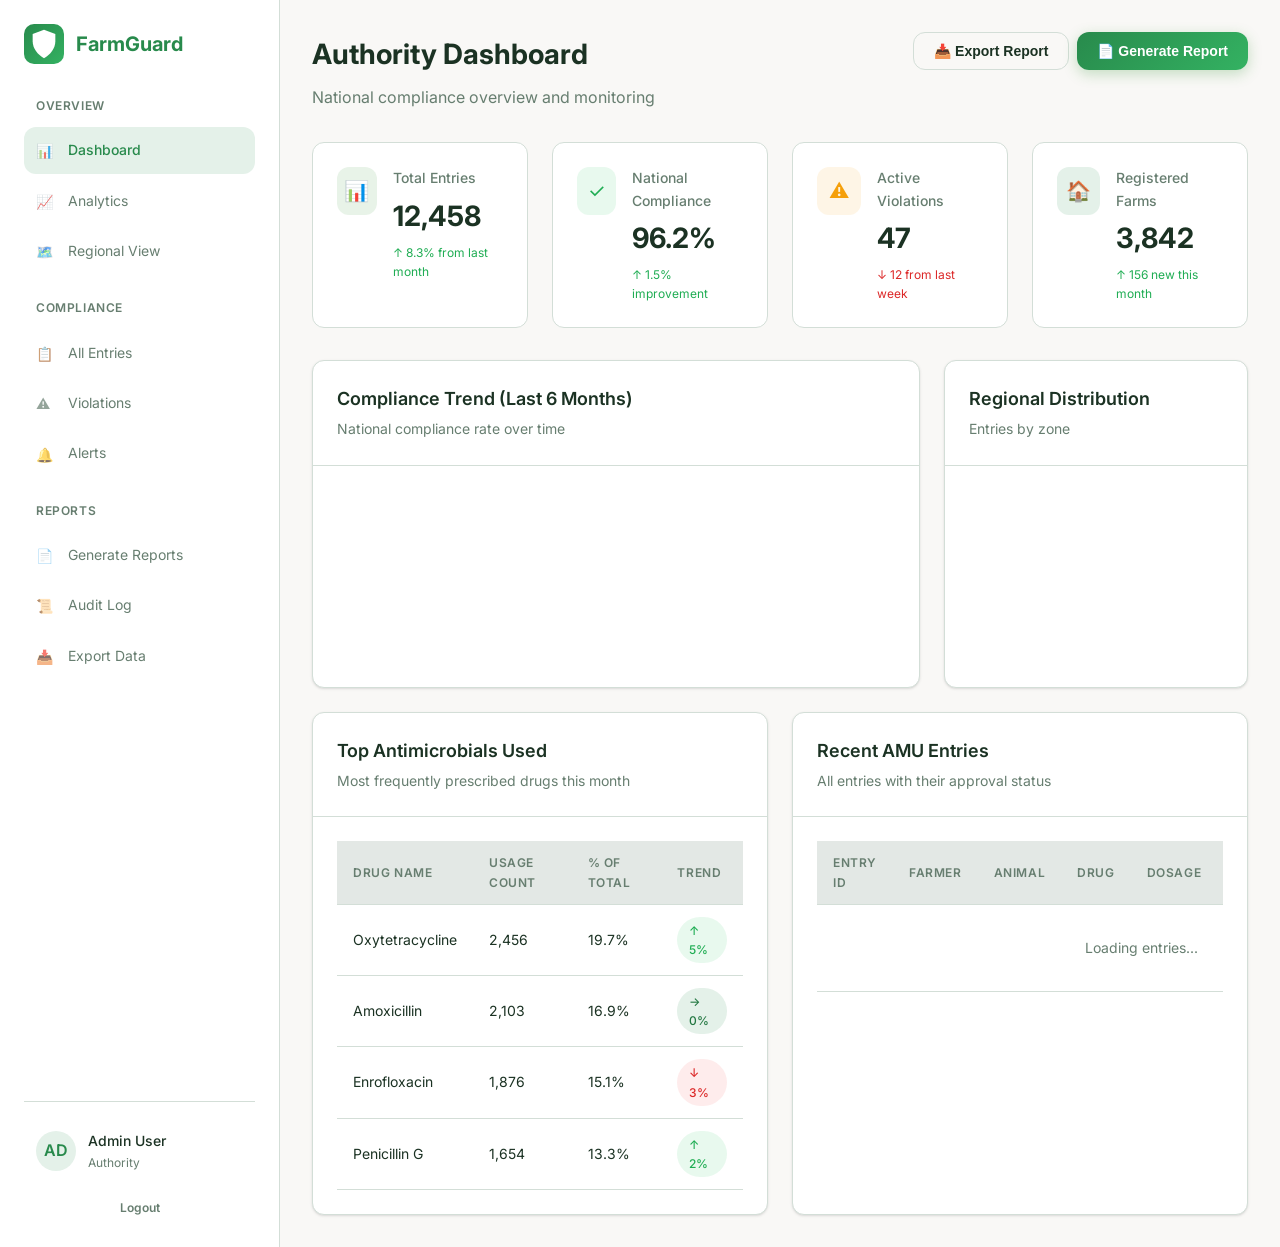
==== authority-dashboard.html @ 8f9a7e8b "Initial commit" ====
<!DOCTYPE html>
<html lang="en">
<head>
  <meta charset="UTF-8">
  <meta name="viewport" content="width=device-width, initial-scale=1.0">
  <title>Authority Dashboard - FarmGuard</title>
  <link rel="stylesheet" href="styles.css">
</head>
<body>
  <div class="dashboard">
    <!-- Sidebar -->
    <aside class="sidebar">
      <div class="sidebar-header">
        <a href="index.html" class="logo">
          <!--<div class="logo-icon">🌾</div>-->
          <div class="logo-icon">
            <svg width="34" height="34" viewBox="0 0 24 24" fill="white" xmlns="http://www.w3.org/2000/svg">
              <path d="M12 2L4 5V10C4 15 7.5 19.5 12 22C16.5 19.5 20 15 20 10V5L12 2Z"/>
            </svg>
          </div>
          <span>FarmGuard</span>
        </a>
      </div>
      
      <nav class="sidebar-nav">
        <div class="sidebar-section">
          <div class="sidebar-section-title">Overview</div>
          <a href="authority-dashboard.html" class="sidebar-link active">
            <span class="icon">📊</span> Dashboard
          </a>
          <a href="analytics.html" class="sidebar-link">
            <span class="icon">📈</span> Analytics
          </a>
          <a href="#" class="sidebar-link">
            <span class="icon">🗺️</span> Regional View
          </a>
        </div>
        
        <div class="sidebar-section">
          <div class="sidebar-section-title">Compliance</div>
          <a href="#" class="sidebar-link">
            <span class="icon">📋</span> All Entries
          </a>
          <a href="#" class="sidebar-link">
            <span class="icon">⚠️</span> Violations
          </a>
          <a href="alerts.html" class="sidebar-link">
            <span class="icon">🔔</span> Alerts
          </a>
        </div>
        
        <div class="sidebar-section">
          <div class="sidebar-section-title">Reports</div>
          <a href="#" class="sidebar-link">
            <span class="icon">📄</span> Generate Reports
          </a>
          <a href="audit-log.html" class="sidebar-link">
            <span class="icon">📜</span> Audit Log
          </a>
          <a href="#" class="sidebar-link">
            <span class="icon">📥</span> Export Data
          </a>
        </div>
      </nav>
      
      <div class="sidebar-footer">
        <div class="user-info">
          <div class="user-avatar">AD</div>
          <div class="user-details">
            <div class="user-name">Admin User</div>
            <div class="user-role">Authority</div>
          </div>
        </div>
        <a href="/logout" class="btn btn-ghost btn-sm" style="width: 100%; margin-top: 0.5rem;">
          Logout
        </a>
      </div>
    </aside>

    <!-- Main Content -->
    <main class="main-content">
      <div class="page-header" style="display: flex; justify-content: space-between; align-items: start;">
        <div>
          <h1>Authority Dashboard</h1>
          <p>National compliance overview and monitoring</p>
        </div>
        <div style="display: flex; gap: 0.5rem;">
          <button class="btn btn-outline" id="exportReportBtn">📥 Export Report</button>
          <button class="btn btn-primary" id="generateReportBtn">📄 Generate Report</button>
        </div>
      </div>

      <!-- Stats -->
      <div class="stats-row">
        <div class="stat-card">
          <div class="stat-icon primary">📊</div>
          <div class="stat-info">
            <h3>Total Entries</h3>
            <div class="value">12,458</div>
            <div class="trend up">↑ 8.3% from last month</div>
          </div>
        </div>
        <div class="stat-card">
          <div class="stat-icon success">✓</div>
          <div class="stat-info">
            <h3>National Compliance</h3>
            <div class="value">96.2%</div>
            <div class="trend up">↑ 1.5% improvement</div>
          </div>
        </div>
        <div class="stat-card">
          <div class="stat-icon warning">⚠️</div>
          <div class="stat-info">
            <h3>Active Violations</h3>
            <div class="value">47</div>
            <div class="trend down">↓ 12 from last week</div>
          </div>
        </div>
        <div class="stat-card">
          <div class="stat-icon accent">🏠</div>
          <div class="stat-info">
            <h3>Registered Farms</h3>
            <div class="value">3,842</div>
            <div class="trend up">↑ 156 new this month</div>
          </div>
        </div>
      </div>

      <!-- Charts Row -->
      <div style="display: grid; grid-template-columns: 2fr 1fr; gap: 1.5rem; margin-bottom: 1.5rem;">
        <!-- Compliance Trend Chart -->
        <div class="card">
          <div class="card-header">
            <div>
              <h3 class="card-title">Compliance Trend (Last 6 Months)</h3>
              <p class="card-description">National compliance rate over time</p>
            </div>
          </div>
          <div class="card-content">
            <canvas id="complianceTrendChart" style="max-height: 300px;"></canvas>
            <div id="complianceTrendLegend" style="margin-top: 1rem; display: flex; justify-content: space-around; flex-wrap: wrap; gap: 0.5rem; font-size: 0.875rem;"></div>
          </div>
        </div>

        <!-- Regional Distribution -->
        <div class="card">
          <div class="card-header">
            <div>
              <h3 class="card-title">Regional Distribution</h3>
              <p class="card-description">Entries by zone</p>
            </div>
          </div>
          <div class="card-content">
            <canvas id="regionalChart" style="max-height: 200px;"></canvas>
            <div id="regionalDistributionList" style="margin-top: 1rem;"></div>
          </div>
        </div>
      </div>

      <!-- Bottom Section -->
      <div style="display: grid; grid-template-columns: 1fr 1fr; gap: 1.5rem;">
        <!-- Top Antimicrobials -->
        <div class="card">
          <div class="card-header">
            <div>
              <h3 class="card-title">Top Antimicrobials Used</h3>
              <p class="card-description">Most frequently prescribed drugs this month</p>
            </div>
          </div>
          <div class="card-content">
            <div class="table-container">
              <table>
                <thead>
                  <tr>
                    <th>Drug Name</th>
                    <th>Usage Count</th>
                    <th>% of Total</th>
                    <th>Trend</th>
                  </tr>
                </thead>
                <tbody>
                  <tr>
                    <td>Oxytetracycline</td>
                    <td>2,456</td>
                    <td>19.7%</td>
                    <td><span class="badge badge-success">↑ 5%</span></td>
                  </tr>
                  <tr>
                    <td>Amoxicillin</td>
                    <td>2,103</td>
                    <td>16.9%</td>
                    <td><span class="badge badge-info">→ 0%</span></td>
                  </tr>
                  <tr>
                    <td>Enrofloxacin</td>
                    <td>1,876</td>
                    <td>15.1%</td>
                    <td><span class="badge badge-danger">↓ 3%</span></td>
                  </tr>
                  <tr>
                    <td>Penicillin G</td>
                    <td>1,654</td>
                    <td>13.3%</td>
                    <td><span class="badge badge-success">↑ 2%</span></td>
                  </tr>
                </tbody>
              </table>
            </div>
          </div>
        </div>

        <!-- Recent Entries -->
        <div class="card">
          <div class="card-header">
            <div>
              <h3 class="card-title">Recent AMU Entries</h3>
              <p class="card-description">All entries with their approval status</p>
            </div>
          </div>
          <div class="card-content">
            <div class="table-container">
              <table>
                <thead>
                  <tr>
                    <th>Entry ID</th>
                    <th>Farmer</th>
                    <th>Animal</th>
                    <th>Drug</th>
                    <th>Dosage</th>
                    <th>Status</th>
                    <th>Reviewed By</th>
                    <th>Date</th>
                  </tr>
                </thead>
                <tbody id="recentEntriesTable">
                  <tr>
                    <td colspan="8" style="text-align: center; padding: 2rem; color: var(--muted-foreground);">Loading entries...</td>
                  </tr>
                </tbody>
              </table>
            </div>
          </div>
        </div>
      </div>
    </main>
  </div>
  <script>
    // Add these functions to authority-dashboard.html script

async function updateTopAntimicrobials(drugAnalytics) {
  const tableBody = document.querySelector('.table-container tbody');
  if (tableBody) {
    tableBody.innerHTML = '';
    
    drugAnalytics.slice(0, 4).forEach((drug, index) => {
      const row = document.createElement('tr');
      
      // Determine trend (simple logic - you can enhance this)
      const trends = ['↑ 5%', '→ 0%', '↓ 3%', '↑ 2%'];
      const trendColors = ['badge-success', 'badge-info', 'badge-danger', 'badge-success'];
      const trendText = trends[index % trends.length];
      const trendClass = trendColors[index % trendColors.length];
      
      row.innerHTML = `
        <td>${drug.drug_name}</td>
        <td>${drug.usage_count}</td>
        <td>${drug.percentage.toFixed(1)}%</td>
        <td><span class="badge ${trendClass}">${trendText}</span></td>
      `;
      tableBody.appendChild(row);
    });
  }
}

// Update the loadDashboardData function in authority-dashboard.html
// Replace the existing loadDashboardData function with this enhanced version:

async function loadDashboardData() {
  try {
    const response = await fetch('/api/authority/dashboard', {
      credentials: 'include'
    });
    
    if (response.status === 401) {
      window.location.href = '/login';
      return;
    }
    
    const data = await response.json();
    window.authorityDashboardData = data;
    
    // Update user info
    if (data.user) {
      document.querySelector('.user-name').textContent = data.user.name;
      const userInitials = data.user.name.split(' ').map(n => n[0]).join('').toUpperCase();
      document.querySelector('.user-avatar').textContent = userInitials;
    }
    
    // Update stats
    if (data.stats) {
      document.querySelectorAll('.stat-card')[0].querySelector('.value').textContent = data.stats.total_entries || 0;
      document.querySelectorAll('.stat-card')[1].querySelector('.value').textContent = (data.stats.compliance_rate || 0) + '%';
      document.querySelectorAll('.stat-card')[2].querySelector('.value').textContent = data.stats.violations || 0;
      document.querySelectorAll('.stat-card')[3].querySelector('.value').textContent = data.stats.farms || 0;
      
      // Update trend indicators
      const trendElements = document.querySelectorAll('.trend');
      if (trendElements.length >= 1 && data.stats.entries_trend) {
        trendElements[0].textContent = data.stats.entries_trend;
      }
      if (trendElements.length >= 2 && data.stats.compliance_trend) {
        trendElements[1].textContent = data.stats.compliance_trend;
      }
      if (trendElements.length >= 3 && data.stats.violations_trend) {
        trendElements[2].textContent = data.stats.violations_trend;
      }
      if (trendElements.length >= 4 && data.stats.farms_trend) {
        trendElements[3].textContent = data.stats.farms_trend;
      }
    }
    
    // Update Top Antimicrobials table
    if (data.drug_analytics && data.drug_analytics.length > 0) {
      updateTopAntimicrobials(data.drug_analytics);
    }
    
    // Update Compliance Trend Chart
    if (data.compliance_trend && data.compliance_trend.length > 0) {
      drawComplianceTrendChart(data.compliance_trend);
    }
    
    // Update Regional Distribution Chart
    if (data.regional_distribution && data.regional_distribution.length > 0) {
      drawRegionalChart(data.regional_distribution);
    }
    
    // Update Recent Entries table
    if (data.recent_entries && data.recent_entries.length > 0) {
      const tbody = document.getElementById('recentEntriesTable');
      if (tbody) {
        tbody.innerHTML = '';
        data.recent_entries.forEach(entry => {
          const row = document.createElement('tr');
          const statusClass = entry.status === 'approved' ? 'badge-success' : 
                             entry.status === 'pending' ? 'badge-warning' : 'badge-danger';
          const statusText = entry.status.charAt(0).toUpperCase() + entry.status.slice(1);
          const reviewedBy = entry.vet_name || 'Pending';
          const date = entry.reviewed_at ? new Date(entry.reviewed_at).toLocaleDateString() : 
                      entry.created_at ? new Date(entry.created_at).toLocaleDateString() : 'N/A';
          
          row.innerHTML = `
            <td>${entry.entry_id}</td>
            <td>${entry.farmer_name}</td>
            <td>${entry.animal_tag}</td>
            <td>${entry.drug_name}</td>
            <td>${entry.dosage} ${entry.unit}</td>
            <td><span class="badge ${statusClass}">${statusText}</span></td>
            <td>${reviewedBy}</td>
            <td>${date}</td>
          `;
          tbody.appendChild(row);
        });
      }
    } else {
      const tbody = document.getElementById('recentEntriesTable');
      if (tbody) {
        tbody.innerHTML = '<tr><td colspan="8" style="text-align: center; padding: 2rem; color: var(--muted-foreground);">No entries found.</td></tr>';
      }
    }
  } catch (error) {
    console.error('Error loading dashboard:', error);
  }
}

// Draw Compliance Trend Chart
function drawComplianceTrendChart(trendData) {
  const canvas = document.getElementById('complianceTrendChart');
  if (!canvas) return;
  
  const ctx = canvas.getContext('2d');
  const width = canvas.parentElement.clientWidth - 40;
  const height = 250;
  canvas.width = width;
  canvas.height = height;
  
  const padding = { top: 20, right: 20, bottom: 40, left: 50 };
  const chartWidth = width - padding.left - padding.right;
  const chartHeight = height - padding.top - padding.bottom;
  
  // Clear canvas
  ctx.clearRect(0, 0, width, height);
  
  // Find min and max values
  const values = trendData.map(d => d.compliance_rate);
  const minValue = Math.min(...values, 0);
  const maxValue = Math.max(...values, 100);
  const range = maxValue - minValue || 100;
  
  // Draw grid lines
  ctx.strokeStyle = '#e5e7eb';
  ctx.lineWidth = 1;
  for (let i = 0; i <= 5; i++) {
    const y = padding.top + (chartHeight / 5) * i;
    ctx.beginPath();
    ctx.moveTo(padding.left, y);
    ctx.lineTo(width - padding.right, y);
    ctx.stroke();
    
    // Y-axis labels
    const value = maxValue - (range / 5) * i;
    ctx.fillStyle = '#6b7280';
    ctx.font = '12px sans-serif';
    ctx.textAlign = 'right';
    ctx.fillText(value.toFixed(0) + '%', padding.left - 10, y + 4);
  }
  
  // Draw line
  ctx.strokeStyle = '#3b82f6';
  ctx.lineWidth = 3;
  ctx.beginPath();
  
  trendData.forEach((point, index) => {
    const x = padding.left + (chartWidth / (trendData.length - 1)) * index;
    const y = padding.top + chartHeight - ((point.compliance_rate - minValue) / range) * chartHeight;
    
    if (index === 0) {
      ctx.moveTo(x, y);
    } else {
      ctx.lineTo(x, y);
    }
  });
  ctx.stroke();
  
  // Draw points
  ctx.fillStyle = '#3b82f6';
  trendData.forEach((point, index) => {
    const x = padding.left + (chartWidth / (trendData.length - 1)) * index;
    const y = padding.top + chartHeight - ((point.compliance_rate - minValue) / range) * chartHeight;
    
    ctx.beginPath();
    ctx.arc(x, y, 5, 0, Math.PI * 2);
    ctx.fill();
    
    // X-axis labels
    ctx.fillStyle = '#6b7280';
    ctx.font = '11px sans-serif';
    ctx.textAlign = 'center';
    ctx.fillText(point.month, x, height - padding.bottom + 20);
  });
  
  // Update legend
  const legend = document.getElementById('complianceTrendLegend');
  if (legend) {
    const first = trendData[0];
    const last = trendData[trendData.length - 1];
    legend.innerHTML = `
      <span><strong>Start:</strong> ${first.compliance_rate}% (${first.month})</span>
      <span><strong>Current:</strong> ${last.compliance_rate}% (${last.month})</span>
      <span><strong>Change:</strong> ${last.compliance_rate >= first.compliance_rate ? '+' : ''}${(last.compliance_rate - first.compliance_rate).toFixed(1)}%</span>
    `;
  }
}

// Draw Regional Distribution Chart
function drawRegionalChart(regionalData) {
  const canvas = document.getElementById('regionalChart');
  if (!canvas) return;
  
  const ctx = canvas.getContext('2d');
  const width = canvas.parentElement.clientWidth - 40;
  const height = 200;
  canvas.width = width;
  canvas.height = height;
  
  const centerX = width / 2;
  const centerY = height / 2;
  const radius = Math.min(width, height) / 2 - 20;
  
  // Clear canvas
  ctx.clearRect(0, 0, width, height);
  
  // Calculate angles
  const total = regionalData.reduce((sum, r) => sum + r.count, 0);
  if (total === 0) {
    ctx.fillStyle = '#9ca3af';
    ctx.font = '14px sans-serif';
    ctx.textAlign = 'center';
    ctx.fillText('No data available', centerX, centerY);
    return;
  }
  
  let currentAngle = -Math.PI / 2; // Start at top
  
  const colors = ['#3b82f6', '#10b981', '#f59e0b', '#ef4444'];
  
  // Draw pie slices
  regionalData.forEach((region, index) => {
    const sliceAngle = (region.count / total) * Math.PI * 2;
    
    ctx.beginPath();
    ctx.moveTo(centerX, centerY);
    ctx.arc(centerX, centerY, radius, currentAngle, currentAngle + sliceAngle);
    ctx.closePath();
    ctx.fillStyle = colors[index % colors.length];
    ctx.fill();
    ctx.strokeStyle = '#fff';
    ctx.lineWidth = 2;
    ctx.stroke();
    
    // Draw label
    if (region.count > 0) {
      const labelAngle = currentAngle + sliceAngle / 2;
      const labelX = centerX + Math.cos(labelAngle) * (radius * 0.7);
      const labelY = centerY + Math.sin(labelAngle) * (radius * 0.7);
      
      ctx.fillStyle = '#fff';
      ctx.font = 'bold 12px sans-serif';
      ctx.textAlign = 'center';
      ctx.textBaseline = 'middle';
      ctx.fillText(region.percentage + '%', labelX, labelY);
    }
    
    currentAngle += sliceAngle;
  });
  
  // Update list
  const list = document.getElementById('regionalDistributionList');
  if (list) {
    list.innerHTML = '';
    regionalData.forEach((region, index) => {
      const div = document.createElement('div');
      div.style.cssText = 'display: flex; justify-content: space-between; padding: 0.5rem 0; border-bottom: 1px solid var(--border);';
      div.innerHTML = `
        <span style="display: flex; align-items: center; gap: 0.5rem;">
          <span style="display: inline-block; width: 12px; height: 12px; background: ${colors[index % colors.length]}; border-radius: 2px;"></span>
          ${region.region}
        </span>
        <span style="font-weight: 600;">${region.percentage}% (${region.count} entries)</span>
      `;
      list.appendChild(div);
    });
  }
}

// Load data when page loads
loadDashboardData();

function formatReportDate(value) {
  if (!value) return 'N/A';
  return new Date(value).toLocaleDateString();
}

function generateAuthorityReportText(data) {
  const stats = data.stats || {};
  const recent = Array.isArray(data.recent_entries) ? data.recent_entries : [];
  const drugAnalytics = Array.isArray(data.drug_analytics) ? data.drug_analytics : [];

  const lines = [
    'FarmGuard Authority Compliance Report',
    `Generated: ${new Date().toLocaleString()}`,
    '',
    'National Summary',
    `- Total Entries: ${stats.total_entries || 0}`,
    `- Compliance Rate: ${stats.compliance_rate || 0}%`,
    `- Active Violations: ${stats.violations || 0}`,
    `- Registered Farms: ${stats.farms || 0}`,
    '',
    'Top Antimicrobials',
    ...(drugAnalytics.length
      ? drugAnalytics.slice(0, 10).map((d, i) =>
          `${i + 1}. ${d.drug_name} - ${d.usage_count} entries (${Number(d.percentage || 0).toFixed(1)}%)`)
      : ['No antimicrobial usage data available.']),
    '',
    'Recent AMU Entries',
    ...(recent.length
      ? recent.slice(0, 20).map((e) =>
          `${e.entry_id} | ${e.farmer_name} | ${e.animal_tag} | ${e.drug_name} | ${e.status} | ${formatReportDate(e.reviewed_at || e.created_at)}`)
      : ['No recent entries available.'])
  ];

  return lines.join('\n');
}

function downloadReportFile(filename, content, mimeType) {
  const blob = new Blob([content], { type: mimeType });
  const url = URL.createObjectURL(blob);
  const a = document.createElement('a');
  a.href = url;
  a.download = filename;
  document.body.appendChild(a);
  a.click();
  document.body.removeChild(a);
  URL.revokeObjectURL(url);
}

function handleGenerateReport() {
  const data = window.authorityDashboardData;
  if (!data) {
    alert('Dashboard data is still loading. Please try again in a moment.');
    return;
  }
  const reportText = generateAuthorityReportText(data);
  downloadReportFile(
    `authority-report-${new Date().toISOString().slice(0, 10)}.txt`,
    reportText,
    'text/plain;charset=utf-8'
  );
}

function handleExportReport() {
  const data = window.authorityDashboardData;
  if (!data) {
    alert('Dashboard data is still loading. Please try again in a moment.');
    return;
  }

  const headers = ['Entry ID', 'Farmer', 'Animal', 'Drug', 'Dosage', 'Status', 'Reviewed By', 'Date'];
  const rows = (data.recent_entries || []).map((e) => [
    e.entry_id || '',
    e.farmer_name || '',
    e.animal_tag || '',
    e.drug_name || '',
    `${e.dosage ?? ''} ${e.unit ?? ''}`.trim(),
    e.status || '',
    e.vet_name || 'Pending',
    formatReportDate(e.reviewed_at || e.created_at)
  ]);

  const csvLines = [
    headers.join(','),
    ...rows.map((row) =>
      row.map((value) => `"${String(value).replace(/"/g, '""')}"`).join(',')
    )
  ];

  downloadReportFile(
    `authority-entries-${new Date().toISOString().slice(0, 10)}.csv`,
    csvLines.join('\n'),
    'text/csv;charset=utf-8'
  );
}

document.addEventListener('DOMContentLoaded', () => {
  const generateBtn = document.getElementById('generateReportBtn');
  const exportBtn = document.getElementById('exportReportBtn');
  if (generateBtn) generateBtn.addEventListener('click', handleGenerateReport);
  if (exportBtn) exportBtn.addEventListener('click', handleExportReport);

  loadDashboardData();
  // Real-time automatic polling every 4 seconds
  setInterval(loadDashboardData, 4000);
});
  </script>
</body>
</html>
---- styles.css ----
/* Digital Farm Management Portal - Complete Styles */
@import url('https://fonts.googleapis.com/css2?family=Inter:wght@300;400;500;600;700;800&display=swap');

* {
  margin: 0;
  padding: 0;
  box-sizing: border-box;
}

:root {
  /* Colors */
  --primary: hsl(142, 55%, 35%);
  --primary-light: hsl(142, 55%, 45%);
  --primary-dark: hsl(142, 55%, 25%);
  --primary-foreground: hsl(0, 0%, 100%);
  
  --secondary: hsl(45, 93%, 47%);
  --secondary-light: hsl(45, 93%, 57%);
  --secondary-foreground: hsl(0, 0%, 10%);
  
  --background: hsl(40, 23%, 97%);
  --foreground: hsl(142, 30%, 15%);
  
  --card: hsl(0, 0%, 100%);
  --card-foreground: hsl(142, 30%, 15%);
  
  --muted: hsl(142, 10%, 90%);
  --muted-foreground: hsl(142, 10%, 45%);
  
  --accent: hsl(142, 30%, 92%);
  --accent-foreground: hsl(142, 55%, 30%);
  
  --destructive: hsl(0, 72%, 51%);
  --success: hsl(142, 70%, 40%);
  --warning: hsl(38, 92%, 50%);
  
  --border: hsl(142, 15%, 85%);
  --input: hsl(142, 15%, 85%);
  --ring: hsl(142, 55%, 35%);
  
  --radius: 0.75rem;
  --shadow-sm: 0 1px 2px 0 rgb(0 0 0 / 0.05);
  --shadow: 0 1px 3px 0 rgb(0 0 0 / 0.1), 0 1px 2px -1px rgb(0 0 0 / 0.1);
  --shadow-md: 0 4px 6px -1px rgb(0 0 0 / 0.1), 0 2px 4px -2px rgb(0 0 0 / 0.1);
  --shadow-lg: 0 10px 15px -3px rgb(0 0 0 / 0.1), 0 4px 6px -4px rgb(0 0 0 / 0.1);
}

body {
  font-family: 'Inter', -apple-system, BlinkMacSystemFont, 'Segoe UI', sans-serif;
  background-color: var(--background);
  color: var(--foreground);
  line-height: 1.6;
  min-height: 100vh;
}

a {
  color: inherit;
  text-decoration: none;
}

/* Header */
.header {
  background: rgba(255, 255, 255, 0.95);
  backdrop-filter: blur(12px);
  border-bottom: 1px solid var(--border);
  position: sticky;
  top: 0;
  z-index: 100;
  padding: 0 1.5rem;
}

.header-container {
  max-width: 1280px;
  margin: 0 auto;
  display: flex;
  align-items: center;
  justify-content: space-between;
  height: 70px;
}

.logo {
  display: flex;
  align-items: center;
  gap: 0.75rem;
  font-weight: 700;
  font-size: 1.25rem;
  color: var(--primary);
}

.logo-icon {
  width: 40px;
  height: 40px;
  background: linear-gradient(135deg, var(--primary), var(--primary-light));
  border-radius: 10px;
  display: flex;
  align-items: center;
  justify-content: center;
  color: white;
  font-size: 1.25rem;
}

.nav {
  display: flex;
  align-items: center;
  gap: 2rem;
}

.nav-links {
  display: flex;
  gap: 0.5rem;
}

.nav-link {
  padding: 0.5rem 1rem;
  border-radius: var(--radius);
  font-weight: 500;
  font-size: 0.875rem;
  color: var(--muted-foreground);
  transition: all 0.2s;
}

.nav-link:hover {
  color: var(--foreground);
  background: var(--accent);
}

.nav-link.active {
  color: var(--primary);
  background: var(--accent);
}

/* Buttons */
.btn {
  display: inline-flex;
  align-items: center;
  justify-content: center;
  gap: 0.5rem;
  padding: 0.625rem 1.25rem;
  font-size: 0.875rem;
  font-weight: 600;
  border-radius: var(--radius);
  border: none;
  cursor: pointer;
  transition: all 0.2s;
}

.btn-primary {
  background: linear-gradient(135deg, var(--primary), var(--primary-light));
  color: var(--primary-foreground);
  box-shadow: 0 4px 14px 0 rgba(34, 139, 34, 0.25);
}

.btn-primary:hover {
  transform: translateY(-1px);
  box-shadow: 0 6px 20px 0 rgba(34, 139, 34, 0.35);
}

.btn-secondary {
  background: var(--secondary);
  color: var(--secondary-foreground);
}

.btn-secondary:hover {
  background: var(--secondary-light);
}

.btn-outline {
  background: transparent;
  border: 1px solid var(--border);
  color: var(--foreground);
}

.btn-outline:hover {
  background: var(--accent);
  border-color: var(--primary);
}

.btn-ghost {
  background: transparent;
  color: var(--muted-foreground);
}

.btn-ghost:hover {
  background: var(--accent);
  color: var(--foreground);
}

.btn-sm {
  padding: 0.375rem 0.75rem;
  font-size: 0.75rem;
}

.btn-lg {
  padding: 0.875rem 2rem;
  font-size: 1rem;
}

/* Hero Section */
.hero {
  padding: 5rem 1.5rem;
  background: linear-gradient(135deg, var(--accent) 0%, var(--background) 50%, hsl(45, 50%, 95%) 100%);
  position: relative;
  overflow: hidden;
}

.hero::before {
  content: '';
  position: absolute;
  top: -50%;
  right: -20%;
  width: 60%;
  height: 200%;
  background: radial-gradient(circle, rgba(34, 139, 34, 0.08) 0%, transparent 60%);
  pointer-events: none;
}

.hero-container {
  max-width: 1280px;
  margin: 0 auto;
  display: grid;
  grid-template-columns: 1fr 1fr;
  gap: 4rem;
  align-items: center;
}

.hero-badge {
  display: inline-flex;
  align-items: center;
  gap: 0.5rem;
  background: var(--card);
  border: 1px solid var(--border);
  padding: 0.375rem 1rem;
  border-radius: 9999px;
  font-size: 0.75rem;
  font-weight: 500;
  color: var(--primary);
  margin-bottom: 1.5rem;
}

.hero-badge .dot {
  width: 6px;
  height: 6px;
  background: var(--success);
  border-radius: 50%;
  animation: pulse 2s infinite;
}

@keyframes pulse {
  0%, 100% { opacity: 1; }
  50% { opacity: 0.5; }
}

.hero h1 {
  font-size: 3.5rem;
  font-weight: 800;
  line-height: 1.1;
  margin-bottom: 1.5rem;
  background: linear-gradient(135deg, var(--foreground) 0%, var(--primary) 100%);
  -webkit-background-clip: text;
  -webkit-text-fill-color: transparent;
  background-clip: text;
}

.hero p {
  font-size: 1.125rem;
  color: var(--muted-foreground);
  margin-bottom: 2rem;
  max-width: 500px;
}

.hero-buttons {
  display: flex;
  gap: 1rem;
  flex-wrap: wrap;
}

.hero-visual {
  position: relative;
}

.hero-card {
  background: var(--card);
  border-radius: 1rem;
  box-shadow: var(--shadow-lg);
  padding: 1.5rem;
  border: 1px solid var(--border);
}

.hero-card-header {
  display: flex;
  align-items: center;
  justify-content: space-between;
  margin-bottom: 1rem;
  padding-bottom: 1rem;
  border-bottom: 1px solid var(--border);
}

.hero-card-title {
  font-weight: 600;
  font-size: 0.875rem;
}

.hero-card-badge {
  background: rgba(34, 139, 34, 0.1);
  color: var(--success);
  padding: 0.25rem 0.75rem;
  border-radius: 9999px;
  font-size: 0.75rem;
  font-weight: 500;
}

.stats-grid {
  display: grid;
  grid-template-columns: repeat(3, 1fr);
  gap: 1rem;
}

.stat-item {
  text-align: center;
  padding: 1rem;
  background: var(--accent);
  border-radius: var(--radius);
}

.stat-value {
  font-size: 1.5rem;
  font-weight: 700;
  color: var(--primary);
}

.stat-label {
  font-size: 0.75rem;
  color: var(--muted-foreground);
  margin-top: 0.25rem;
}

/* Sections */
.section {
  padding: 5rem 1.5rem;
}

.section-container {
  max-width: 1280px;
  margin: 0 auto;
}

.section-header {
  text-align: center;
  margin-bottom: 3rem;
}

.section-badge {
  display: inline-block;
  background: var(--accent);
  color: var(--primary);
  padding: 0.375rem 1rem;
  border-radius: 9999px;
  font-size: 0.75rem;
  font-weight: 600;
  text-transform: uppercase;
  letter-spacing: 0.05em;
  margin-bottom: 1rem;
}

.section-title {
  font-size: 2.25rem;
  font-weight: 700;
  margin-bottom: 1rem;
}

.section-description {
  color: var(--muted-foreground);
  max-width: 600px;
  margin: 0 auto;
}

/* Cards */
.card {
  background: var(--card);
  border: 1px solid var(--border);
  border-radius: var(--radius);
  box-shadow: var(--shadow);
  overflow: hidden;
}

.card-header {
  padding: 1.5rem;
  border-bottom: 1px solid var(--border);
}

.card-title {
  font-size: 1.125rem;
  font-weight: 600;
  margin-bottom: 0.25rem;
}

.card-description {
  font-size: 0.875rem;
  color: var(--muted-foreground);
}

.card-content {
  padding: 1.5rem;
}

.card-footer {
  padding: 1rem 1.5rem;
  border-top: 1px solid var(--border);
  background: var(--muted);
}

/* Role Cards */
.roles-grid {
  display: grid;
  grid-template-columns: repeat(3, 1fr);
  gap: 2rem;
}

.role-card {
  background: var(--card);
  border: 1px solid var(--border);
  border-radius: var(--radius);
  padding: 2rem;
  text-align: center;
  transition: all 0.3s;
  position: relative;
  overflow: hidden;
}

.role-card:hover {
  transform: translateY(-4px);
  box-shadow: var(--shadow-lg);
  border-color: var(--primary);
}

.role-card::before {
  content: '';
  position: absolute;
  top: 0;
  left: 0;
  right: 0;
  height: 4px;
  background: linear-gradient(90deg, var(--primary), var(--secondary));
  opacity: 0;
  transition: opacity 0.3s;
}

.role-card:hover::before {
  opacity: 1;
}

.role-icon {
  width: 80px;
  height: 80px;
  margin: 0 auto 1.5rem;
  background: var(--accent);
  border-radius: 50%;
  display: flex;
  align-items: center;
  justify-content: center;
  font-size: 2rem;
}

.role-card h3 {
  font-size: 1.25rem;
  font-weight: 600;
  margin-bottom: 0.75rem;
}

.role-card p {
  color: var(--muted-foreground);
  font-size: 0.875rem;
  margin-bottom: 1.5rem;
}

.role-features {
  text-align: left;
  margin-bottom: 1.5rem;
}

.role-features li {
  display: flex;
  align-items: center;
  gap: 0.5rem;
  font-size: 0.875rem;
  color: var(--muted-foreground);
  margin-bottom: 0.5rem;
}

.role-features li::before {
  content: '✓';
  color: var(--success);
  font-weight: bold;
}

/* Workflow Section */
.workflow-grid {
  display: grid;
  grid-template-columns: repeat(4, 1fr);
  gap: 1.5rem;
}

.workflow-step {
  text-align: center;
  padding: 1.5rem;
  position: relative;
}

.workflow-step::after {
  content: '→';
  position: absolute;
  right: -0.75rem;
  top: 50%;
  transform: translateY(-50%);
  color: var(--muted-foreground);
  font-size: 1.25rem;
}

.workflow-step:last-child::after {
  display: none;
}

.workflow-number {
  width: 48px;
  height: 48px;
  background: linear-gradient(135deg, var(--primary), var(--primary-light));
  color: white;
  border-radius: 50%;
  display: flex;
  align-items: center;
  justify-content: center;
  font-weight: 700;
  font-size: 1.25rem;
  margin: 0 auto 1rem;
}

.workflow-step h4 {
  font-weight: 600;
  margin-bottom: 0.5rem;
}

.workflow-step p {
  font-size: 0.875rem;
  color: var(--muted-foreground);
}

/* Footer */
.footer {
  background: var(--foreground);
  color: rgba(255, 255, 255, 0.8);
  padding: 1.5rem 1.5rem;
}

.footer-container {
  max-width: 1280px;
  margin: 0 auto;
}

.footer-grid {
  display: grid;
  grid-template-columns: 2fr 1fr 1fr 1fr;
  gap: 2rem;
  margin-bottom: 1.5rem;
}

.footer-brand .logo {
  color: white;
  margin-bottom: 0.75rem;
}

.footer-brand p {
  font-size: 0.875rem;
  opacity: 0.7;
  max-width: 300px;
}

.footer-column h4 {
  color: white;
  font-weight: 600;
  margin-bottom: 0.75rem;
}

.footer-column ul {
  list-style: none;
}

.footer-column li {
  margin-bottom: 0.375rem;
}

.footer-column a {
  font-size: 0.875rem;
  opacity: 0.7;
  transition: opacity 0.2s;
}

.footer-column a:hover {
  opacity: 1;
}

.footer-bottom {
  display: flex;
  justify-content: space-between;
  align-items: center;
  font-size: 0.875rem;
  opacity: 0.7;
}

.footer-grid + .footer-bottom {
  padding-top: 1.25rem;
  border-top: 1px solid rgba(255, 255, 255, 0.1);
}

/* Login Page */
.login-page {
  min-height: 100vh;
  display: flex;
  align-items: center;
  justify-content: center;
  padding: 2rem;
  background: linear-gradient(135deg, var(--accent) 0%, var(--background) 50%, hsl(45, 50%, 95%) 100%);
}

.login-container {
  width: 100%;
  max-width: 450px;
}

.login-header {
  text-align: center;
  margin-bottom: 2rem;
}

.login-header .logo {
  justify-content: center;
  margin-bottom: 1.5rem;
}

.login-header h1 {
  font-size: 1.75rem;
  font-weight: 700;
  margin-bottom: 0.5rem;
}

.login-header p {
  color: var(--muted-foreground);
}

.login-card {
  background: var(--card);
  border: 1px solid var(--border);
  border-radius: var(--radius);
  box-shadow: var(--shadow-lg);
  overflow: hidden;
}

.role-tabs {
  display: flex;
  border-bottom: 1px solid var(--border);
}

.role-tab {
  flex: 1;
  padding: 1rem;
  text-align: center;
  font-weight: 500;
  font-size: 0.875rem;
  color: var(--muted-foreground);
  background: var(--muted);
  border: none;
  cursor: pointer;
  transition: all 0.2s;
}

.role-tab:hover {
  color: var(--foreground);
}

.role-tab.active {
  background: var(--card);
  color: var(--primary);
  box-shadow: inset 0 -2px 0 var(--primary);
}

.login-form {
  padding: 2rem;
}

.form-group {
  margin-bottom: 1.5rem;
}

.form-group label {
  display: block;
  font-weight: 500;
  font-size: 0.875rem;
  margin-bottom: 0.5rem;
}

.form-group input {
  width: 100%;
  padding: 0.75rem 1rem;
  border: 1px solid var(--border);
  border-radius: var(--radius);
  font-size: 0.875rem;
  transition: all 0.2s;
  background: var(--background);
}

.form-group input:focus {
  outline: none;
  border-color: var(--primary);
  box-shadow: 0 0 0 3px rgba(34, 139, 34, 0.1);
}

.form-row {
  display: flex;
  justify-content: space-between;
  align-items: center;
  margin-bottom: 1.5rem;
}

.checkbox-group {
  display: flex;
  align-items: center;
  gap: 0.5rem;
  font-size: 0.875rem;
}

.forgot-link {
  font-size: 0.875rem;
  color: var(--primary);
}

.login-form .btn {
  width: 100%;
}

.login-footer {
  text-align: center;
  padding: 1.5rem;
  background: var(--muted);
  border-top: 1px solid var(--border);
  font-size: 0.875rem;
}

.login-footer a {
  color: var(--primary);
  font-weight: 500;
}

/* Dashboard Layout */
.dashboard {
  display: flex;
  min-height: 100vh;
}

.sidebar {
  width: 280px;
  background: var(--card);
  border-right: 1px solid var(--border);
  padding: 1.5rem;
  display: flex;
  flex-direction: column;
}

.sidebar-header {
  margin-bottom: 2rem;
}

.sidebar-nav {
  flex: 1;
}

.sidebar-section {
  margin-bottom: 1.5rem;
}

.sidebar-section-title {
  font-size: 0.75rem;
  font-weight: 600;
  text-transform: uppercase;
  letter-spacing: 0.05em;
  color: var(--muted-foreground);
  margin-bottom: 0.75rem;
  padding: 0 0.75rem;
}

.sidebar-link {
  display: flex;
  align-items: center;
  gap: 0.75rem;
  padding: 0.75rem;
  border-radius: var(--radius);
  font-size: 0.875rem;
  color: var(--muted-foreground);
  transition: all 0.2s;
  margin-bottom: 0.25rem;
}

.sidebar-link:hover {
  background: var(--accent);
  color: var(--foreground);
}

.sidebar-link.active {
  background: var(--accent);
  color: var(--primary);
  font-weight: 500;
}

.sidebar-link svg, .sidebar-link .icon {
  width: 20px;
  height: 20px;
  opacity: 0.7;
}

.sidebar-footer {
  padding-top: 1rem;
  border-top: 1px solid var(--border);
}

.user-info {
  display: flex;
  align-items: center;
  gap: 0.75rem;
  padding: 0.75rem;
}

.user-avatar {
  width: 40px;
  height: 40px;
  background: var(--accent);
  border-radius: 50%;
  display: flex;
  align-items: center;
  justify-content: center;
  font-weight: 600;
  color: var(--primary);
}

.user-details {
  flex: 1;
}

.user-name {
  font-weight: 500;
  font-size: 0.875rem;
}

.user-role {
  font-size: 0.75rem;
  color: var(--muted-foreground);
}

.main-content {
  flex: 1;
  padding: 2rem;
  overflow-y: auto;
  background: var(--background);
}

.page-header {
  margin-bottom: 2rem;
}

.page-header h1 {
  font-size: 1.75rem;
  font-weight: 700;
  margin-bottom: 0.5rem;
}

.page-header p {
  color: var(--muted-foreground);
}

/* Stats Grid */
.stats-row {
  display: grid;
  grid-template-columns: repeat(4, 1fr);
  gap: 1.5rem;
  margin-bottom: 2rem;
}

.stat-card {
  background: var(--card);
  border: 1px solid var(--border);
  border-radius: var(--radius);
  padding: 1.5rem;
  display: flex;
  align-items: flex-start;
  gap: 1rem;
}

.stat-icon {
  width: 48px;
  height: 48px;
  border-radius: var(--radius);
  display: flex;
  align-items: center;
  justify-content: center;
  font-size: 1.25rem;
}

.stat-icon.primary {
  background: rgba(34, 139, 34, 0.1);
  color: var(--primary);
}

.stat-icon.warning {
  background: rgba(245, 158, 11, 0.1);
  color: var(--warning);
}

.stat-icon.success {
  background: rgba(34, 197, 94, 0.1);
  color: var(--success);
}

.stat-icon.accent {
  background: var(--accent);
  color: var(--accent-foreground);
}

.stat-info h3 {
  font-size: 0.875rem;
  font-weight: 500;
  color: var(--muted-foreground);
  margin-bottom: 0.25rem;
}

.stat-info .value {
  font-size: 1.75rem;
  font-weight: 700;
  color: var(--foreground);
}

.stat-info .trend {
  font-size: 0.75rem;
  margin-top: 0.25rem;
}

.stat-info .trend.up {
  color: var(--success);
}

.stat-info .trend.down {
  color: var(--destructive);
}

/* Tables */
.table-container {
  overflow-x: auto;
}

table {
  width: 100%;
  border-collapse: collapse;
}

th, td {
  padding: 0.75rem 1rem;
  text-align: left;
  border-bottom: 1px solid var(--border);
}

th {
  font-weight: 600;
  font-size: 0.75rem;
  text-transform: uppercase;
  letter-spacing: 0.05em;
  color: var(--muted-foreground);
  background: var(--muted);
}

td {
  font-size: 0.875rem;
}

tr:hover {
  background: var(--accent);
}

/* Badges */
.badge {
  display: inline-flex;
  align-items: center;
  padding: 0.25rem 0.75rem;
  border-radius: 9999px;
  font-size: 0.75rem;
  font-weight: 500;
}

.badge-success {
  background: rgba(34, 197, 94, 0.1);
  color: var(--success);
}

.badge-warning {
  background: rgba(245, 158, 11, 0.1);
  color: var(--warning);
}

.badge-danger {
  background: rgba(239, 68, 68, 0.1);
  color: var(--destructive);
}

.badge-info {
  background: var(--accent);
  color: var(--accent-foreground);
}

.badge-outline {
  background: transparent;
  border: 1px solid var(--border);
  color: var(--muted-foreground);
}

/* Tabs */
.tabs {
  border-bottom: 1px solid var(--border);
  margin-bottom: 1.5rem;
}

.tabs-list {
  display: flex;
  gap: 0.5rem;
}

.tab {
  padding: 0.75rem 1.5rem;
  font-weight: 500;
  font-size: 0.875rem;
  color: var(--muted-foreground);
  border: none;
  background: none;
  cursor: pointer;
  position: relative;
  transition: all 0.2s;
}

.tab:hover {
  color: var(--foreground);
}

.tab.active {
  color: var(--primary);
}

.tab.active::after {
  content: '';
  position: absolute;
  bottom: -1px;
  left: 0;
  right: 0;
  height: 2px;
  background: var(--primary);
}

/* Alert Items */
.alert-item {
  display: flex;
  align-items: flex-start;
  gap: 1rem;
  padding: 1rem;
  border-radius: var(--radius);
  background: var(--muted);
  margin-bottom: 0.75rem;
  transition: background 0.2s;
}

.alert-item:hover {
  background: var(--accent);
}

.alert-icon {
  width: 40px;
  height: 40px;
  border-radius: var(--radius);
  display: flex;
  align-items: center;
  justify-content: center;
  flex-shrink: 0;
}

.alert-icon.urgent {
  background: rgba(239, 68, 68, 0.1);
  color: var(--destructive);
}

.alert-icon.warning {
  background: rgba(245, 158, 11, 0.1);
  color: var(--warning);
}

.alert-icon.info {
  background: rgba(34, 139, 34, 0.1);
  color: var(--primary);
}

.alert-icon.success {
  background: rgba(34, 197, 94, 0.1);
  color: var(--success);
}

.alert-content {
  flex: 1;
}

.alert-content h4 {
  font-weight: 600;
  font-size: 0.875rem;
  margin-bottom: 0.25rem;
}

.alert-content p {
  font-size: 0.875rem;
  color: var(--muted-foreground);
}

.alert-meta {
  display: flex;
  align-items: center;
  gap: 1rem;
  margin-top: 0.5rem;
  font-size: 0.75rem;
  color: var(--muted-foreground);
}

/* Charts Placeholder */
.chart-placeholder {
  height: 300px;
  background: linear-gradient(135deg, var(--accent) 0%, var(--muted) 100%);
  border-radius: var(--radius);
  display: flex;
  align-items: center;
  justify-content: center;
  color: var(--muted-foreground);
}

/* Responsive */
@media (max-width: 1024px) {
  .hero-container {
    grid-template-columns: 1fr;
    text-align: center;
  }
  
  .hero p {
    margin: 0 auto 2rem;
  }
  
  .hero-buttons {
    justify-content: center;
  }
  
  .hero-visual {
    max-width: 500px;
    margin: 0 auto;
  }
  
  .roles-grid {
    grid-template-columns: 1fr;
    max-width: 400px;
    margin: 0 auto;
  }
  
  .workflow-grid {
    grid-template-columns: repeat(2, 1fr);
  }
  
  .workflow-step:nth-child(2)::after {
    display: none;
  }
  
  .footer-grid {
    grid-template-columns: repeat(2, 1fr);
  }
  
  .stats-row {
    grid-template-columns: repeat(2, 1fr);
  }
  
  .sidebar {
    display: none;
  }
}

@media (max-width: 768px) {
  .nav-links {
    display: none;
  }
  
  .hero h1 {
    font-size: 2.5rem;
  }
  
  .workflow-grid {
    grid-template-columns: 1fr;
  }
  
  .workflow-step::after {
    display: none;
  }
  
  .footer-grid {
    grid-template-columns: 1fr;
  }
  
  .footer-bottom {
    flex-direction: column;
    gap: 1rem;
    text-align: center;
  }
  
  .stats-row {
    grid-template-columns: 1fr;
  }
}

/* Utility Classes */
.container {
  max-width: 1280px;
  margin: 0 auto;
  padding: 0 1.5rem;
}

.text-center { text-align: center; }
.text-left { text-align: left; }
.text-right { text-align: right; }

.mb-1 { margin-bottom: 0.25rem; }
.mb-2 { margin-bottom: 0.5rem; }
.mb-3 { margin-bottom: 0.75rem; }
.mb-4 { margin-bottom: 1rem; }
.mb-6 { margin-bottom: 1.5rem; }
.mb-8 { margin-bottom: 2rem; }

.mt-4 { margin-top: 1rem; }
.mt-6 { margin-top: 1.5rem; }

.flex { display: flex; }
.items-center { align-items: center; }
.justify-between { justify-content: space-between; }
.gap-2 { gap: 0.5rem; }
.gap-4 { gap: 1rem; }

.grid { display: grid; }
.grid-cols-2 { grid-template-columns: repeat(2, 1fr); }
.grid-cols-3 { grid-template-columns: repeat(3, 1fr); }

.hidden { display: none; }
.block { display: block; }
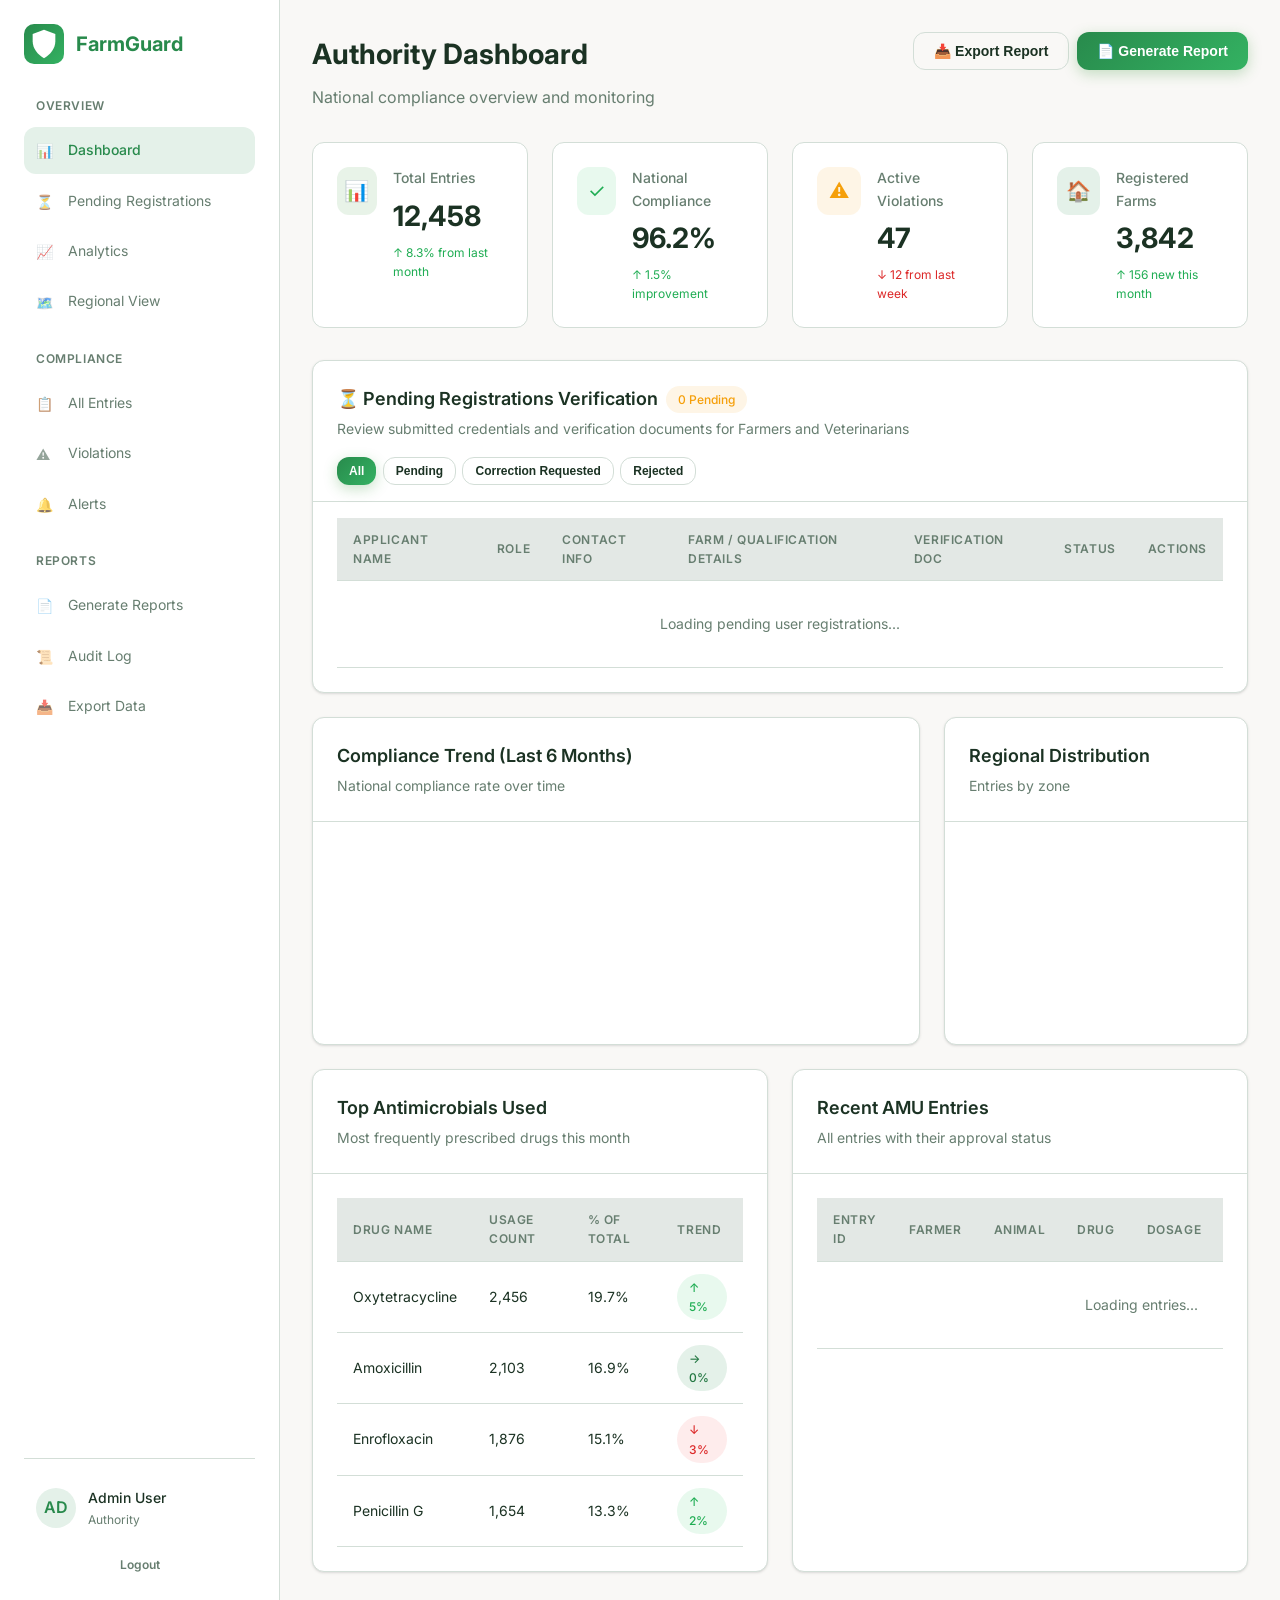
==== commit 78439b44: "Update FarmGuard project" ====
--- a/authority-dashboard.html
+++ b/authority-dashboard.html
@@ -28,6 +28,10 @@
           <a href="authority-dashboard.html" class="sidebar-link active">
             <span class="icon">📊</span> Dashboard
           </a>
+          <a href="#pendingRegistrationsSection" id="pendingSidebarLink" class="sidebar-link" onclick="scrollToPendingSection(event)">
+            <span class="icon">⏳</span> Pending Registrations
+            <span id="pendingSidebarBadge" class="badge badge-warning" style="margin-left: auto; display: none;">0</span>
+          </a>
           <a href="analytics.html" class="sidebar-link">
             <span class="icon">📈</span> Analytics
           </a>
@@ -126,6 +130,49 @@
         </div>
       </div>
 
+      <!-- Pending Registrations Section -->
+      <div class="card" id="pendingRegistrationsSection" style="margin-bottom: 1.5rem; border: 1.5px solid var(--border);">
+        <div class="card-header" style="display: flex; justify-content: space-between; align-items: center; flex-wrap: wrap; gap: 1rem; border-bottom: 1px solid var(--border); padding-bottom: 1rem;">
+          <div>
+            <h3 class="card-title" style="display: flex; align-items: center; gap: 0.5rem;">
+              ⏳ Pending Registrations Verification
+              <span class="badge badge-warning" id="pendingCountBadge">0 Pending</span>
+            </h3>
+            <p class="card-description">Review submitted credentials and verification documents for Farmers and Veterinarians</p>
+          </div>
+          <div style="display: flex; gap: 0.4rem; flex-wrap: wrap;" id="pendingFilterBtns">
+            <button class="btn btn-primary btn-sm filter-btn" onclick="filterPendingRegs('ALL', this)">All</button>
+            <button class="btn btn-outline btn-sm filter-btn" onclick="filterPendingRegs('PENDING', this)">Pending</button>
+            <button class="btn btn-outline btn-sm filter-btn" onclick="filterPendingRegs('CORRECTION_REQUESTED', this)">Correction Requested</button>
+            <button class="btn btn-outline btn-sm filter-btn" onclick="filterPendingRegs('REJECTED', this)">Rejected</button>
+          </div>
+        </div>
+        <div class="card-content" style="padding-top: 1rem;">
+          <div class="table-container">
+            <table>
+              <thead>
+                <tr>
+                  <th>Applicant Name</th>
+                  <th>Role</th>
+                  <th>Contact Info</th>
+                  <th>Farm / Qualification Details</th>
+                  <th>Verification Doc</th>
+                  <th>Status</th>
+                  <th>Actions</th>
+                </tr>
+              </thead>
+              <tbody id="pendingRegistrationsTableBody">
+                <tr>
+                  <td colspan="7" style="text-align: center; color: var(--muted-foreground); padding: 2rem;">
+                    Loading pending user registrations...
+                  </td>
+                </tr>
+              </tbody>
+            </table>
+          </div>
+        </div>
+      </div>
+
       <!-- Charts Row -->
       <div style="display: grid; grid-template-columns: 2fr 1fr; gap: 1.5rem; margin-bottom: 1.5rem;">
         <!-- Compliance Trend Chart -->
@@ -178,7 +225,7 @@
                     <th>Trend</th>
                   </tr>
                 </thead>
-                <tbody>
+                <tbody id="topAntimicrobialsTableBody">
                   <tr>
                     <td>Oxytetracycline</td>
                     <td>2,456</td>
@@ -248,7 +295,7 @@
     // Add these functions to authority-dashboard.html script
 
 async function updateTopAntimicrobials(drugAnalytics) {
-  const tableBody = document.querySelector('.table-container tbody');
+  const tableBody = document.getElementById('topAntimicrobialsTableBody');
   if (tableBody) {
     tableBody.innerHTML = '';
     
@@ -348,13 +395,17 @@
           const date = entry.reviewed_at ? new Date(entry.reviewed_at).toLocaleDateString() : 
                       entry.created_at ? new Date(entry.created_at).toLocaleDateString() : 'N/A';
           
+          const reportLink = entry.status === 'approved' 
+            ? `<div style="margin-top: 0.3rem;"><a href="/api/amu-entries/${entry.id}/report" target="_blank" class="btn btn-outline btn-sm" style="padding: 0.2rem 0.5rem; font-size: 0.75rem; color: #15803d; border-color: #86efac; background: #f0fdf4; text-decoration: none; border-radius: 4px; display: inline-flex; align-items: center; gap: 0.2rem; font-weight: 600;">📄 Report</a></div>` 
+            : '';
+          
           row.innerHTML = `
             <td>${entry.entry_id}</td>
             <td>${entry.farmer_name}</td>
             <td>${entry.animal_tag}</td>
             <td>${entry.drug_name}</td>
             <td>${entry.dosage} ${entry.unit}</td>
-            <td><span class="badge ${statusClass}">${statusText}</span></td>
+            <td><span class="badge ${statusClass}">${statusText}</span>${reportLink}</td>
             <td>${reviewedBy}</td>
             <td>${date}</td>
           `;
@@ -647,9 +698,358 @@
   if (exportBtn) exportBtn.addEventListener('click', handleExportReport);
 
   loadDashboardData();
+  loadPendingRegistrations();
+
+  if (window.location.hash === '#pendingRegistrationsSection') {
+    setTimeout(() => scrollToPendingSection(null), 300);
+  }
+
   // Real-time automatic polling every 4 seconds
-  setInterval(loadDashboardData, 4000);
+  setInterval(() => {
+    loadDashboardData();
+    loadPendingRegistrations();
+  }, 4000);
 });
+
+// ============================================
+// PENDING REGISTRATIONS VERIFICATION SYSTEM
+// ============================================
+let pendingUsersData = [];
+let currentFilter = 'ALL';
+let activeSelectedUserId = null;
+
+function scrollToPendingSection(e) {
+  if (e) e.preventDefault();
+  const el = document.getElementById('pendingRegistrationsSection');
+  if (el) {
+    el.scrollIntoView({ behavior: 'smooth', block: 'start' });
+    document.querySelectorAll('.sidebar-link').forEach(link => link.classList.remove('active'));
+    const sidebarLink = document.getElementById('pendingSidebarLink');
+    if (sidebarLink) sidebarLink.classList.add('active');
+
+    el.style.transition = 'box-shadow 0.3s ease, border-color 0.3s ease';
+    el.style.borderColor = 'var(--primary)';
+    el.style.boxShadow = '0 0 0 4px rgba(46, 125, 50, 0.25)';
+    setTimeout(() => {
+      el.style.boxShadow = '';
+      el.style.borderColor = 'var(--border)';
+    }, 2000);
+  }
+}
+
+function escapeHtml(str) {
+  if (!str) return '';
+  return String(str)
+    .replace(/&/g, '&amp;')
+    .replace(/</g, '&lt;')
+    .replace(/>/g, '&gt;')
+    .replace(/"/g, '&quot;')
+    .replace(/'/g, '&#039;');
+}
+
+function openModal(id) {
+  const el = document.getElementById(id);
+  if (el) el.style.display = 'flex';
+}
+
+function closeModal(id) {
+  const el = document.getElementById(id);
+  if (el) el.style.display = 'none';
+}
+
+async function loadPendingRegistrations() {
+  try {
+    const res = await fetch('/api/authority/pending-registrations');
+    if (res.ok) {
+      pendingUsersData = await res.json();
+      renderPendingRegistrationsTable();
+    }
+  } catch (err) {
+    console.error('Error fetching pending registrations:', err);
+  }
+}
+
+function filterPendingRegs(statusFilter, btnEl) {
+  currentFilter = statusFilter;
+  const container = document.getElementById('pendingFilterBtns');
+  if (container) {
+    container.querySelectorAll('.filter-btn').forEach(b => {
+      b.classList.remove('btn-primary');
+      b.classList.add('btn-outline');
+    });
+  }
+  if (btnEl) {
+    btnEl.classList.remove('btn-outline');
+    btnEl.classList.add('btn-primary');
+  }
+  renderPendingRegistrationsTable();
+}
+
+function renderPendingRegistrationsTable() {
+  const tbody = document.getElementById('pendingRegistrationsTableBody');
+  const countBadge = document.getElementById('pendingCountBadge');
+  const sidebarBadge = document.getElementById('pendingSidebarBadge');
+  if (!tbody) return;
+
+  let filtered = pendingUsersData;
+  if (currentFilter !== 'ALL') {
+    filtered = pendingUsersData.filter(u => u.status === currentFilter);
+  }
+
+  const pendingOnlyCount = pendingUsersData.filter(u => u.status === 'PENDING').length;
+  if (countBadge) countBadge.textContent = `${pendingOnlyCount} Pending`;
+  if (sidebarBadge) {
+    if (pendingOnlyCount > 0) {
+      sidebarBadge.textContent = pendingOnlyCount;
+      sidebarBadge.style.display = 'inline-block';
+    } else {
+      sidebarBadge.style.display = 'none';
+    }
+  }
+
+  if (filtered.length === 0) {
+    tbody.innerHTML = `
+      <tr>
+        <td colspan="7" style="text-align: center; color: var(--muted-foreground); padding: 2rem;">
+          No registration applications found for filter: <strong>${escapeHtml(currentFilter)}</strong>
+        </td>
+      </tr>`;
+    return;
+  }
+
+  tbody.innerHTML = filtered.map(u => {
+    const isFarmer = u.role === 'farmer';
+    const roleBadge = isFarmer 
+      ? `<span class="badge badge-info">👨‍🌾 Farmer</span>`
+      : `<span class="badge badge-primary">👨‍⚕️ Vet</span>`;
+    
+    let statusClass = 'warning';
+    if (u.status === 'APPROVED') statusClass = 'success';
+    if (u.status === 'REJECTED') statusClass = 'danger';
+    if (u.status === 'CORRECTION_REQUESTED') statusClass = 'info';
+
+    const statusBadge = `<span class="badge badge-${statusClass}">${escapeHtml(u.status)}</span>`;
+
+    const detailsSummary = isFarmer
+      ? `<div><strong>${escapeHtml(u.farm_name || 'N/A')}</strong></div>
+         <div style="font-size: 0.8rem; color: var(--muted-foreground);">
+           🐄 ${u.cattle_count} | 🦬 ${u.buffalo_count} | 🐐 ${u.goat_count} | 🐑 ${u.sheep_count} | 🐔 ${u.poultry_count}
+         </div>`
+      : `<div>Reg #: <strong>${escapeHtml(u.vet_reg_number || 'N/A')}</strong></div>
+         <div style="font-size: 0.8rem; color: var(--muted-foreground);">${escapeHtml(u.qualification || '')} (${escapeHtml(u.vet_council_details || '')})</div>`;
+
+    const docLink = u.has_verification_doc
+      ? `<a href="/api/verification-document/${u.id}" target="_blank" class="btn btn-outline btn-sm" style="display: inline-flex; align-items: center; gap: 0.25rem;">
+           📄 ${escapeHtml(u.verification_doc_filename || 'View Document')}
+         </a>`
+      : `<span style="color: var(--muted-foreground); font-size: 0.85rem;">No file</span>`;
+
+    return `
+      <tr>
+        <td>
+          <strong style="display: block;">${escapeHtml(u.name)}</strong>
+          <span style="font-size: 0.8rem; color: var(--muted-foreground);">Submitted: ${u.created_at ? new Date(u.created_at).toLocaleDateString() : 'N/A'}</span>
+        </td>
+        <td>${roleBadge}</td>
+        <td>
+          <div style="font-size: 0.85rem;">📱 ${escapeHtml(u.phone)}</div>
+          <div style="font-size: 0.85rem;">✉️ ${escapeHtml(u.email)}</div>
+        </td>
+        <td>${detailsSummary}</td>
+        <td>${docLink}</td>
+        <td>${statusBadge}</td>
+        <td>
+          <div style="display: flex; gap: 0.35rem; flex-wrap: wrap;">
+            <button class="btn btn-sm btn-outline" style="padding: 0.25rem 0.5rem; font-size: 0.8rem;" onclick="viewUserDetailsModal(${u.id})">🔍 Details</button>
+            ${u.status !== 'APPROVED' ? `<button class="btn btn-sm btn-primary" style="padding: 0.25rem 0.5rem; font-size: 0.8rem; background: var(--success); border-color: var(--success);" onclick="verifyUserAction(${u.id}, 'approve')">✓ Approve</button>` : ''}
+            ${u.status !== 'REJECTED' ? `<button class="btn btn-sm btn-outline" style="padding: 0.25rem 0.5rem; font-size: 0.8rem; color: var(--destructive); border-color: var(--destructive);" onclick="openRejectModal(${u.id})">❌ Reject</button>` : ''}
+            ${u.status !== 'CORRECTION_REQUESTED' ? `<button class="btn btn-sm btn-outline" style="padding: 0.25rem 0.5rem; font-size: 0.8rem; color: var(--warning); border-color: var(--warning);" onclick="openCorrectionModal(${u.id})">✏️ Correction</button>` : ''}
+          </div>
+        </td>
+      </tr>
+    `;
+  }).join('');
+}
+
+function viewUserDetailsModal(userId) {
+  const user = pendingUsersData.find(u => u.id === userId);
+  if (!user) return;
+
+  const isFarmer = user.role === 'farmer';
+  document.getElementById('modalUserTitle').textContent = `Applicant Details: ${user.name} (${user.role.toUpperCase()})`;
+
+  const body = document.getElementById('modalUserBody');
+  body.innerHTML = `
+    <div style="display: grid; grid-template-columns: 1fr 1fr; gap: 1rem; margin-bottom: 1rem; font-size: 0.9rem;">
+      <div><strong>Full Name:</strong> ${escapeHtml(user.name)}</div>
+      <div><strong>Role:</strong> ${escapeHtml(user.role.toUpperCase())}</div>
+      <div><strong>Phone:</strong> ${escapeHtml(user.phone)}</div>
+      <div><strong>Email:</strong> ${escapeHtml(user.email)}</div>
+      <div style="grid-column: span 2;"><strong>Address / Location:</strong> ${escapeHtml(user.address)}</div>
+      <div><strong>Status:</strong> <span class="badge badge-${user.status === 'APPROVED' ? 'success' : user.status === 'REJECTED' ? 'danger' : 'warning'}">${user.status}</span></div>
+      <div><strong>Submitted Date:</strong> ${user.created_at ? new Date(user.created_at).toLocaleString() : 'N/A'}</div>
+    </div>
+
+    ${isFarmer ? `
+      <div style="background: rgba(46, 125, 50, 0.05); padding: 1rem; border-radius: var(--radius); border: 1px solid var(--border); margin-bottom: 1rem;">
+        <h4 style="margin-bottom: 0.5rem; color: var(--primary-dark);">🌾 Farm & Livestock Information</h4>
+        <div><strong>Farm Name:</strong> ${escapeHtml(user.farm_name || 'N/A')}</div>
+        <div style="margin-top: 0.5rem; display: grid; grid-template-columns: repeat(3, 1fr); gap: 0.5rem; font-size: 0.85rem;">
+          <div>🐄 Cattle: ${user.cattle_count}</div>
+          <div>🦬 Buffalo: ${user.buffalo_count}</div>
+          <div>🐐 Goat: ${user.goat_count}</div>
+          <div>🐑 Sheep: ${user.sheep_count}</div>
+          <div>🐔 Poultry: ${user.poultry_count}</div>
+        </div>
+        ${user.other_livestock ? `<div style="margin-top: 0.5rem; font-size: 0.85rem;"><strong>Other:</strong> ${escapeHtml(user.other_livestock)}</div>` : ''}
+      </div>
+    ` : `
+      <div style="background: rgba(46, 125, 50, 0.05); padding: 1rem; border-radius: var(--radius); border: 1px solid var(--border); margin-bottom: 1rem;">
+        <h4 style="margin-bottom: 0.5rem; color: var(--primary-dark);">🩺 Veterinary Qualifications & Registration</h4>
+        <div><strong>Vet Registration #:</strong> ${escapeHtml(user.vet_reg_number || 'N/A')}</div>
+        <div><strong>Qualification:</strong> ${escapeHtml(user.qualification || 'N/A')}</div>
+        <div><strong>Registration Council/Body:</strong> ${escapeHtml(user.vet_council_details || 'N/A')}</div>
+      </div>
+    `}
+
+    <div style="background: var(--accent); padding: 1rem; border-radius: var(--radius); border: 1px solid var(--border); margin-bottom: 1rem;">
+      <h4 style="margin-bottom: 0.5rem;">📄 Verification Document</h4>
+      ${user.has_verification_doc ? `
+        <div style="display: flex; justify-content: space-between; align-items: center;">
+          <span>📎 ${escapeHtml(user.verification_doc_filename || 'Verification File')}</span>
+          <a href="/api/verification-document/${user.id}" target="_blank" class="btn btn-primary btn-sm">Preview / Download Document</a>
+        </div>
+      ` : `<div style="color: var(--destructive);">No verification document attached</div>`}
+    </div>
+
+    ${user.rejection_reason ? `<div style="color: var(--destructive); font-size: 0.85rem; margin-bottom: 0.5rem;"><strong>Rejection Reason:</strong> ${escapeHtml(user.rejection_reason)}</div>` : ''}
+    ${user.correction_notes ? `<div style="color: var(--warning); font-size: 0.85rem; margin-bottom: 0.5rem;"><strong>Correction Requested:</strong> ${escapeHtml(user.correction_notes)}</div>` : ''}
+  `;
+
+  const footer = document.getElementById('modalUserFooter');
+  footer.innerHTML = `
+    <button class="btn btn-outline" onclick="closeModal('modalUserDetails')">Close</button>
+    ${user.status !== 'APPROVED' ? `<button class="btn btn-primary" style="background: var(--success); border-color: var(--success);" onclick="closeModal('modalUserDetails'); verifyUserAction(${user.id}, 'approve');">✓ Approve</button>` : ''}
+    ${user.status !== 'REJECTED' ? `<button class="btn btn-outline" style="color: var(--destructive); border-color: var(--destructive);" onclick="closeModal('modalUserDetails'); openRejectModal(${user.id});">❌ Reject</button>` : ''}
+    ${user.status !== 'CORRECTION_REQUESTED' ? `<button class="btn btn-outline" style="color: var(--warning); border-color: var(--warning);" onclick="closeModal('modalUserDetails'); openCorrectionModal(${user.id});">✏️ Request Correction</button>` : ''}
+  `;
+
+  openModal('modalUserDetails');
+}
+
+function openRejectModal(userId) {
+  activeSelectedUserId = userId;
+  document.getElementById('rejectionReasonText').value = '';
+  openModal('modalRejectAction');
+}
+
+function openCorrectionModal(userId) {
+  activeSelectedUserId = userId;
+  document.getElementById('correctionNotesText').value = '';
+  openModal('modalCorrectionAction');
+}
+
+async function verifyUserAction(userId, action, reasonText = '') {
+  try {
+    const res = await fetch(`/api/authority/verify-user/${userId}`, {
+      method: 'POST',
+      headers: { 'Content-Type': 'application/json' },
+      body: JSON.stringify({ action: action, reason: reasonText, notes: reasonText })
+    });
+    const data = await res.json();
+    if (res.ok && data.success) {
+      alert(data.message || `User verification updated.`);
+      await loadPendingRegistrations();
+      if (typeof loadDashboardData === 'function') loadDashboardData();
+    } else {
+      alert(data.error || data.message || 'Action failed.');
+    }
+  } catch (err) {
+    console.error('Error verifying user:', err);
+    alert('Failed to process verification action.');
+  }
+}
+
+function submitRejectAction() {
+  const reason = document.getElementById('rejectionReasonText').value.trim();
+  if (!reason) {
+    alert('Please enter a reason for rejection.');
+    return;
+  }
+  closeModal('modalRejectAction');
+  verifyUserAction(activeSelectedUserId, 'reject', reason);
+}
+
+function submitCorrectionAction() {
+  const notes = document.getElementById('correctionNotesText').value.trim();
+  if (!notes) {
+    alert('Please enter correction instructions.');
+    return;
+  }
+  closeModal('modalCorrectionAction');
+  verifyUserAction(activeSelectedUserId, 'request_correction', notes);
+}
   </script>
+
+  <!-- Modal: User Details -->
+  <div id="modalUserDetails" class="modal-backdrop" style="display: none; position: fixed; inset: 0; background: rgba(0,0,0,0.5); backdrop-filter: blur(4px); z-index: 1000; align-items: center; justify-content: center; padding: 1rem;">
+    <div style="background: var(--card); border-radius: var(--radius); max-width: 600px; width: 100%; max-height: 90vh; overflow-y: auto; box-shadow: var(--shadow-lg); border: 1px solid var(--border);">
+      <div style="padding: 1.25rem 1.5rem; border-bottom: 1px solid var(--border); display: flex; justify-content: space-between; align-items: center;">
+        <h3 style="font-size: 1.15rem;" id="modalUserTitle">Applicant Details</h3>
+        <button onclick="closeModal('modalUserDetails')" style="background: none; border: none; font-size: 1.5rem; cursor: pointer;">&times;</button>
+      </div>
+      <div style="padding: 1.5rem;" id="modalUserBody">
+      </div>
+      <div style="padding: 1rem 1.5rem; border-top: 1px solid var(--border); display: flex; gap: 0.5rem; justify-content: flex-end;" id="modalUserFooter">
+        <button class="btn btn-outline" onclick="closeModal('modalUserDetails')">Close</button>
+      </div>
+    </div>
+  </div>
+
+  <!-- Modal: Reject Application -->
+  <div id="modalRejectAction" class="modal-backdrop" style="display: none; position: fixed; inset: 0; background: rgba(0,0,0,0.5); backdrop-filter: blur(4px); z-index: 1000; align-items: center; justify-content: center; padding: 1rem;">
+    <div style="background: var(--card); border-radius: var(--radius); max-width: 500px; width: 100%; box-shadow: var(--shadow-lg); border: 1px solid var(--border);">
+      <div style="padding: 1.25rem 1.5rem; border-bottom: 1px solid var(--border); display: flex; justify-content: space-between; align-items: center;">
+        <h3 style="font-size: 1.15rem; color: var(--destructive);">❌ Reject Application</h3>
+        <button onclick="closeModal('modalRejectAction')" style="background: none; border: none; font-size: 1.5rem; cursor: pointer;">&times;</button>
+      </div>
+      <div style="padding: 1.5rem;">
+        <p style="margin-bottom: 0.75rem; font-size: 0.9rem; color: var(--muted-foreground);">
+          Please specify the reason for rejecting this registration. The applicant will see this reason when attempting to sign in.
+        </p>
+        <div class="form-group">
+          <label for="rejectionReasonText">Rejection Reason *</label>
+          <textarea id="rejectionReasonText" rows="3" style="width: 100%; padding: 0.5rem; border-radius: var(--radius); border: 1px solid var(--border);" placeholder="e.g. Verification document unreadable / Incomplete license info"></textarea>
+        </div>
+      </div>
+      <div style="padding: 1rem 1.5rem; border-top: 1px solid var(--border); display: flex; gap: 0.5rem; justify-content: flex-end;">
+        <button class="btn btn-outline" onclick="closeModal('modalRejectAction')">Cancel</button>
+        <button class="btn btn-primary" style="background: var(--destructive); border-color: var(--destructive);" onclick="submitRejectAction()">Confirm Rejection</button>
+      </div>
+    </div>
+  </div>
+
+  <!-- Modal: Request Correction -->
+  <div id="modalCorrectionAction" class="modal-backdrop" style="display: none; position: fixed; inset: 0; background: rgba(0,0,0,0.5); backdrop-filter: blur(4px); z-index: 1000; align-items: center; justify-content: center; padding: 1rem;">
+    <div style="background: var(--card); border-radius: var(--radius); max-width: 500px; width: 100%; box-shadow: var(--shadow-lg); border: 1px solid var(--border);">
+      <div style="padding: 1.25rem 1.5rem; border-bottom: 1px solid var(--border); display: flex; justify-content: space-between; align-items: center;">
+        <h3 style="font-size: 1.15rem; color: var(--warning);">✏️ Request Correction / Resubmission</h3>
+        <button onclick="closeModal('modalCorrectionAction')" style="background: none; border: none; font-size: 1.5rem; cursor: pointer;">&times;</button>
+      </div>
+      <div style="padding: 1.5rem;">
+        <p style="margin-bottom: 0.75rem; font-size: 0.9rem; color: var(--muted-foreground);">
+          Specify what details or document the applicant needs to fix or re-upload. The user will be allowed to update and resubmit their form.
+        </p>
+        <div class="form-group">
+          <label for="correctionNotesText">Correction Instructions *</label>
+          <textarea id="correctionNotesText" rows="3" style="width: 100%; padding: 0.5rem; border-radius: var(--radius); border: 1px solid var(--border);" placeholder="e.g. Please re-upload a clear copy of your official veterinary degree certificate."></textarea>
+        </div>
+      </div>
+      <div style="padding: 1rem 1.5rem; border-top: 1px solid var(--border); display: flex; gap: 0.5rem; justify-content: flex-end;">
+        <button class="btn btn-outline" onclick="closeModal('modalCorrectionAction')">Cancel</button>
+        <button class="btn btn-primary" style="background: var(--warning); border-color: var(--warning);" onclick="submitCorrectionAction()">Send Correction Request</button>
+      </div>
+    </div>
+  </div>
 </body>
 </html>
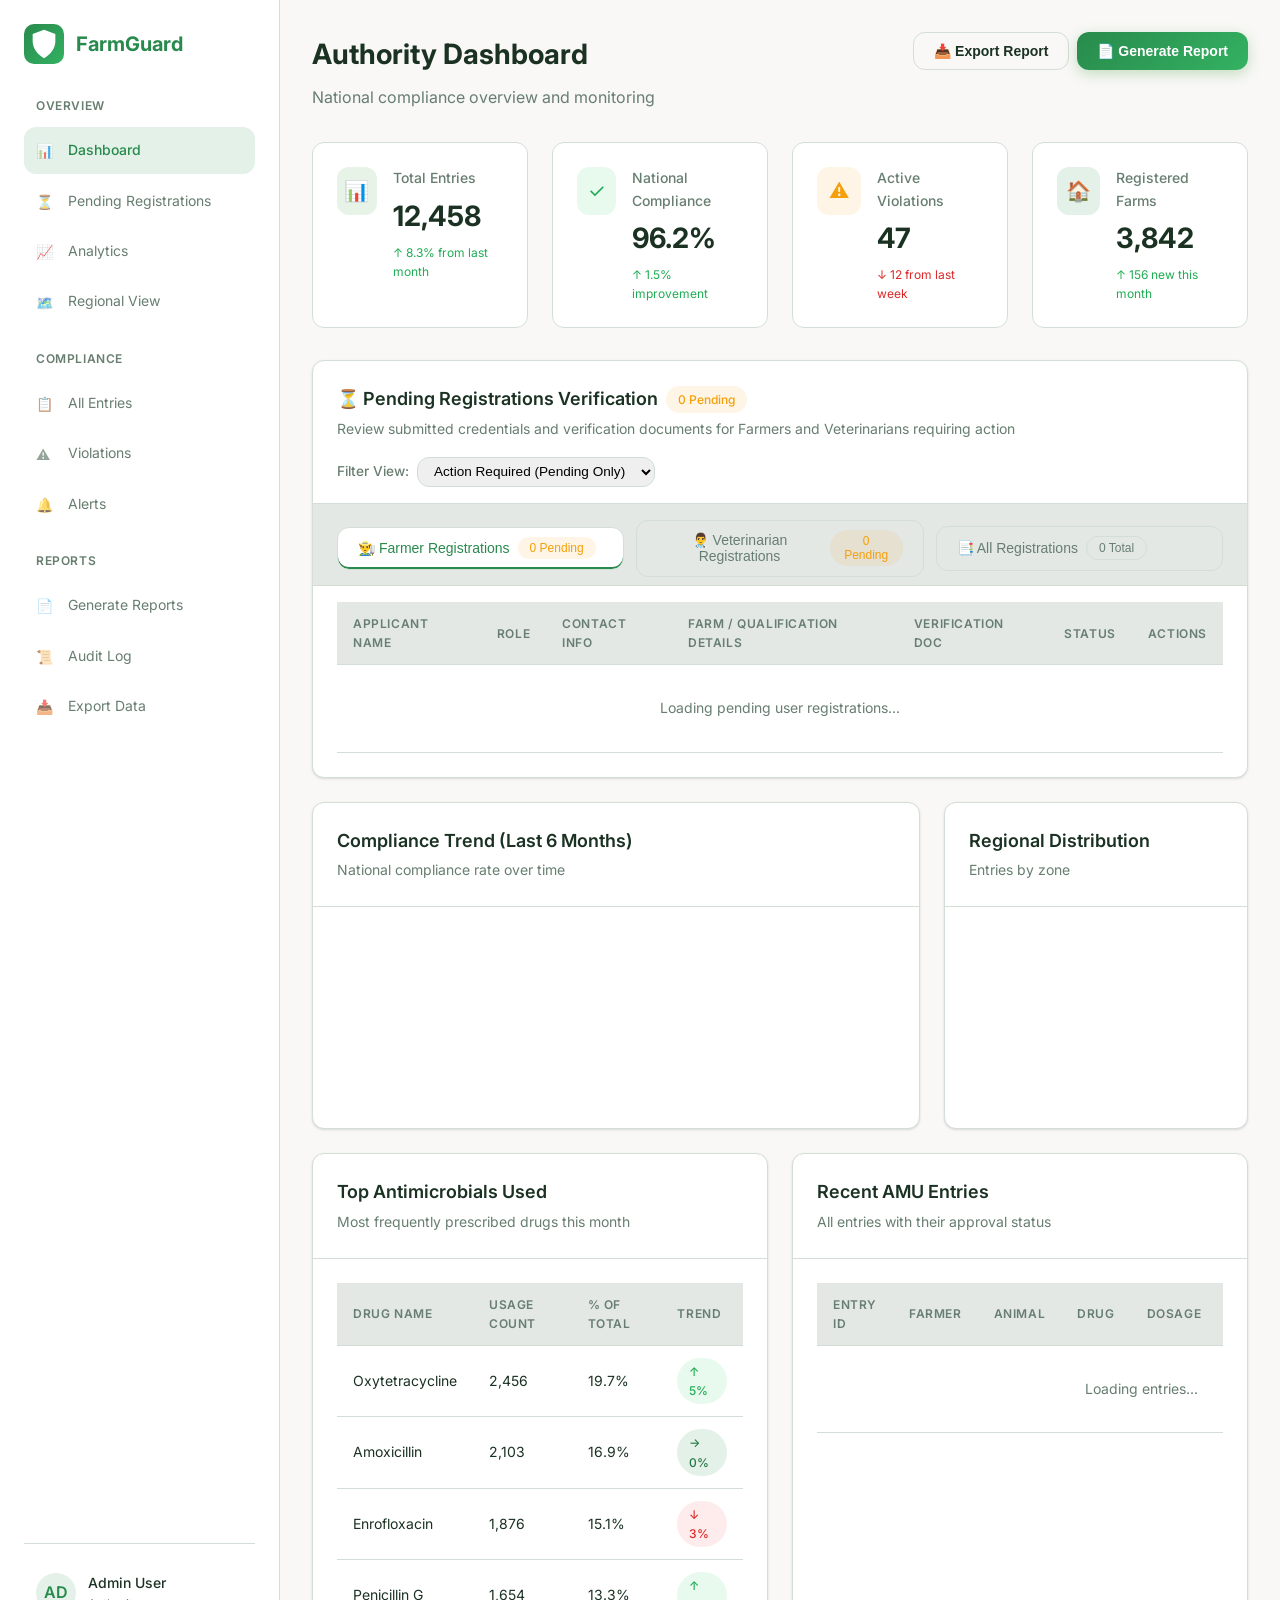
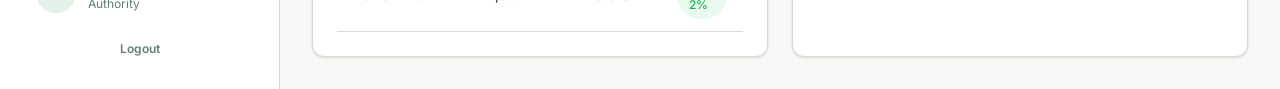
==== commit 4bc2a113: "Update FarmGuard project" ====
--- a/authority-dashboard.html
+++ b/authority-dashboard.html
@@ -138,15 +138,36 @@
               ⏳ Pending Registrations Verification
               <span class="badge badge-warning" id="pendingCountBadge">0 Pending</span>
             </h3>
-            <p class="card-description">Review submitted credentials and verification documents for Farmers and Veterinarians</p>
-          </div>
-          <div style="display: flex; gap: 0.4rem; flex-wrap: wrap;" id="pendingFilterBtns">
-            <button class="btn btn-primary btn-sm filter-btn" onclick="filterPendingRegs('ALL', this)">All</button>
-            <button class="btn btn-outline btn-sm filter-btn" onclick="filterPendingRegs('PENDING', this)">Pending</button>
-            <button class="btn btn-outline btn-sm filter-btn" onclick="filterPendingRegs('CORRECTION_REQUESTED', this)">Correction Requested</button>
-            <button class="btn btn-outline btn-sm filter-btn" onclick="filterPendingRegs('REJECTED', this)">Rejected</button>
-          </div>
-        </div>
+            <p class="card-description">Review submitted credentials and verification documents for Farmers and Veterinarians requiring action</p>
+          </div>
+          <div style="display: flex; align-items: center; gap: 0.5rem;">
+            <label for="pendingStatusSelect" style="font-size: 0.85rem; color: var(--muted-foreground); font-weight: 500;">Filter View:</label>
+            <select id="pendingStatusSelect" class="form-control" style="padding: 0.35rem 0.75rem; font-size: 0.85rem; border-radius: var(--radius); border: 1px solid var(--border);" onchange="handlePendingStatusFilterChange(this.value)">
+              <option value="PENDING" selected>Action Required (Pending Only)</option>
+              <option value="CORRECTION_REQUESTED">Correction Requested</option>
+              <option value="REJECTED">Rejected</option>
+              <option value="APPROVED">Approved</option>
+              <option value="ALL">All Applications (History)</option>
+            </select>
+          </div>
+        </div>
+
+        <!-- Separate Tabs for Farmer Registrations and Veterinarian Registrations with separate counts -->
+        <div style="padding: 1rem 1.5rem 0.5rem 1.5rem; border-bottom: 1px solid var(--border); display: flex; align-items: center; gap: 0.75rem; flex-wrap: wrap; background: var(--muted);" id="pendingRoleTabs">
+          <button class="role-tab active" id="tabFarmerRegs" onclick="switchPendingRoleTab('farmer', this)" style="display: inline-flex; align-items: center; gap: 0.5rem; padding: 0.6rem 1.25rem; border-radius: var(--radius); border: 1px solid var(--border); cursor: pointer;">
+            👨‍🌾 Farmer Registrations
+            <span class="badge badge-warning" id="farmerPendingBadge">0 Pending</span>
+          </button>
+          <button class="role-tab" id="tabVetRegs" onclick="switchPendingRoleTab('vet', this)" style="display: inline-flex; align-items: center; gap: 0.5rem; padding: 0.6rem 1.25rem; border-radius: var(--radius); border: 1px solid var(--border); cursor: pointer;">
+            👨‍⚕️ Veterinarian Registrations
+            <span class="badge badge-warning" id="vetPendingBadge">0 Pending</span>
+          </button>
+          <button class="role-tab" id="tabAllRegs" onclick="switchPendingRoleTab('all', this)" style="display: inline-flex; align-items: center; gap: 0.5rem; padding: 0.6rem 1.25rem; border-radius: var(--radius); border: 1px solid var(--border); cursor: pointer;">
+            📑 All Registrations
+            <span class="badge badge-outline" id="allPendingBadge">0 Total</span>
+          </button>
+        </div>
+
         <div class="card-content" style="padding-top: 1rem;">
           <div class="table-container">
             <table>
@@ -715,7 +736,8 @@
 // PENDING REGISTRATIONS VERIFICATION SYSTEM
 // ============================================
 let pendingUsersData = [];
-let currentFilter = 'ALL';
+let currentPendingRoleTab = 'farmer';
+let currentPendingStatusFilter = 'PENDING';
 let activeSelectedUserId = null;
 
 function scrollToPendingSection(e) {
@@ -759,7 +781,7 @@
 
 async function loadPendingRegistrations() {
   try {
-    const res = await fetch('/api/authority/pending-registrations');
+    const res = await fetch(`/api/authority/pending-registrations?status=${currentPendingStatusFilter}`);
     if (res.ok) {
       pendingUsersData = await res.json();
       renderPendingRegistrationsTable();
@@ -769,49 +791,63 @@
   }
 }
 
-function filterPendingRegs(statusFilter, btnEl) {
-  currentFilter = statusFilter;
-  const container = document.getElementById('pendingFilterBtns');
+function switchPendingRoleTab(roleTab, btnEl) {
+  currentPendingRoleTab = roleTab;
+  const container = document.getElementById('pendingRoleTabs');
   if (container) {
-    container.querySelectorAll('.filter-btn').forEach(b => {
-      b.classList.remove('btn-primary');
-      b.classList.add('btn-outline');
-    });
-  }
-  if (btnEl) {
-    btnEl.classList.remove('btn-outline');
-    btnEl.classList.add('btn-primary');
-  }
+    container.querySelectorAll('.role-tab').forEach(b => b.classList.remove('active'));
+  }
+  if (btnEl) btnEl.classList.add('active');
   renderPendingRegistrationsTable();
+}
+
+function handlePendingStatusFilterChange(statusVal) {
+  currentPendingStatusFilter = statusVal;
+  loadPendingRegistrations();
 }
 
 function renderPendingRegistrationsTable() {
   const tbody = document.getElementById('pendingRegistrationsTableBody');
   const countBadge = document.getElementById('pendingCountBadge');
   const sidebarBadge = document.getElementById('pendingSidebarBadge');
+  const farmerBadge = document.getElementById('farmerPendingBadge');
+  const vetBadge = document.getElementById('vetPendingBadge');
+  const allBadge = document.getElementById('allPendingBadge');
   if (!tbody) return;
 
-  let filtered = pendingUsersData;
-  if (currentFilter !== 'ALL') {
-    filtered = pendingUsersData.filter(u => u.status === currentFilter);
-  }
-
-  const pendingOnlyCount = pendingUsersData.filter(u => u.status === 'PENDING').length;
-  if (countBadge) countBadge.textContent = `${pendingOnlyCount} Pending`;
+  // Separate pending counts (specifically status === PENDING requiring action)
+  const farmerPendingCount = pendingUsersData.filter(u => u.role === 'farmer' && u.status === 'PENDING').length;
+  const vetPendingCount = pendingUsersData.filter(u => u.role === 'vet' && u.status === 'PENDING').length;
+  const totalPendingAction = farmerPendingCount + vetPendingCount;
+
+  if (farmerBadge) farmerBadge.textContent = `${farmerPendingCount} Pending`;
+  if (vetBadge) vetBadge.textContent = `${vetPendingCount} Pending`;
+  if (allBadge) allBadge.textContent = `${pendingUsersData.length} Total`;
+  if (countBadge) countBadge.textContent = `${totalPendingAction} Pending`;
+
   if (sidebarBadge) {
-    if (pendingOnlyCount > 0) {
-      sidebarBadge.textContent = pendingOnlyCount;
+    if (totalPendingAction > 0) {
+      sidebarBadge.textContent = totalPendingAction;
       sidebarBadge.style.display = 'inline-block';
     } else {
       sidebarBadge.style.display = 'none';
     }
   }
 
+  // Filter list based on selected role tab
+  let filtered = pendingUsersData;
+  if (currentPendingRoleTab === 'farmer') {
+    filtered = pendingUsersData.filter(u => u.role === 'farmer');
+  } else if (currentPendingRoleTab === 'vet') {
+    filtered = pendingUsersData.filter(u => u.role === 'vet');
+  }
+
   if (filtered.length === 0) {
+    const tabLabel = currentPendingRoleTab === 'farmer' ? 'Farmer' : currentPendingRoleTab === 'vet' ? 'Veterinarian' : 'All';
     tbody.innerHTML = `
       <tr>
         <td colspan="7" style="text-align: center; color: var(--muted-foreground); padding: 2rem;">
-          No registration applications found for filter: <strong>${escapeHtml(currentFilter)}</strong>
+          No <strong>${tabLabel}</strong> registration applications found requiring action.
         </td>
       </tr>`;
     return;
@@ -860,10 +896,10 @@
         <td>${statusBadge}</td>
         <td>
           <div style="display: flex; gap: 0.35rem; flex-wrap: wrap;">
-            <button class="btn btn-sm btn-outline" style="padding: 0.25rem 0.5rem; font-size: 0.8rem;" onclick="viewUserDetailsModal(${u.id})">🔍 Details</button>
-            ${u.status !== 'APPROVED' ? `<button class="btn btn-sm btn-primary" style="padding: 0.25rem 0.5rem; font-size: 0.8rem; background: var(--success); border-color: var(--success);" onclick="verifyUserAction(${u.id}, 'approve')">✓ Approve</button>` : ''}
-            ${u.status !== 'REJECTED' ? `<button class="btn btn-sm btn-outline" style="padding: 0.25rem 0.5rem; font-size: 0.8rem; color: var(--destructive); border-color: var(--destructive);" onclick="openRejectModal(${u.id})">❌ Reject</button>` : ''}
-            ${u.status !== 'CORRECTION_REQUESTED' ? `<button class="btn btn-sm btn-outline" style="padding: 0.25rem 0.5rem; font-size: 0.8rem; color: var(--warning); border-color: var(--warning);" onclick="openCorrectionModal(${u.id})">✏️ Correction</button>` : ''}
+            <button class="btn btn-sm btn-outline" style="padding: 0.25rem 0.5rem; font-size: 0.8rem;" onclick="viewUserDetailsModal(${u.id})" title="Details – view complete submitted information and uploaded verification documents">🔍 Details</button>
+            ${u.status !== 'APPROVED' ? `<button class="btn btn-sm btn-primary" style="padding: 0.25rem 0.5rem; font-size: 0.8rem; background: var(--success); border-color: var(--success);" onclick="verifyUserAction(${u.id}, 'approve')" title="Approve registration">✓ Approve</button>` : ''}
+            ${u.status !== 'CORRECTION_REQUESTED' ? `<button class="btn btn-sm btn-outline" style="padding: 0.25rem 0.5rem; font-size: 0.8rem; color: #d97706; border-color: #f59e0b;" onclick="openCorrectionModal(${u.id})" title="Request Correction – send a correction message to applicant">✏️ Request Correction</button>` : ''}
+            ${u.status !== 'REJECTED' ? `<button class="btn btn-sm btn-outline" style="padding: 0.25rem 0.5rem; font-size: 0.8rem; color: var(--destructive); border-color: var(--destructive);" onclick="openRejectModal(${u.id})" title="Reject – reject the registration with a mandatory reason">❌ Reject</button>` : ''}
           </div>
         </td>
       </tr>
